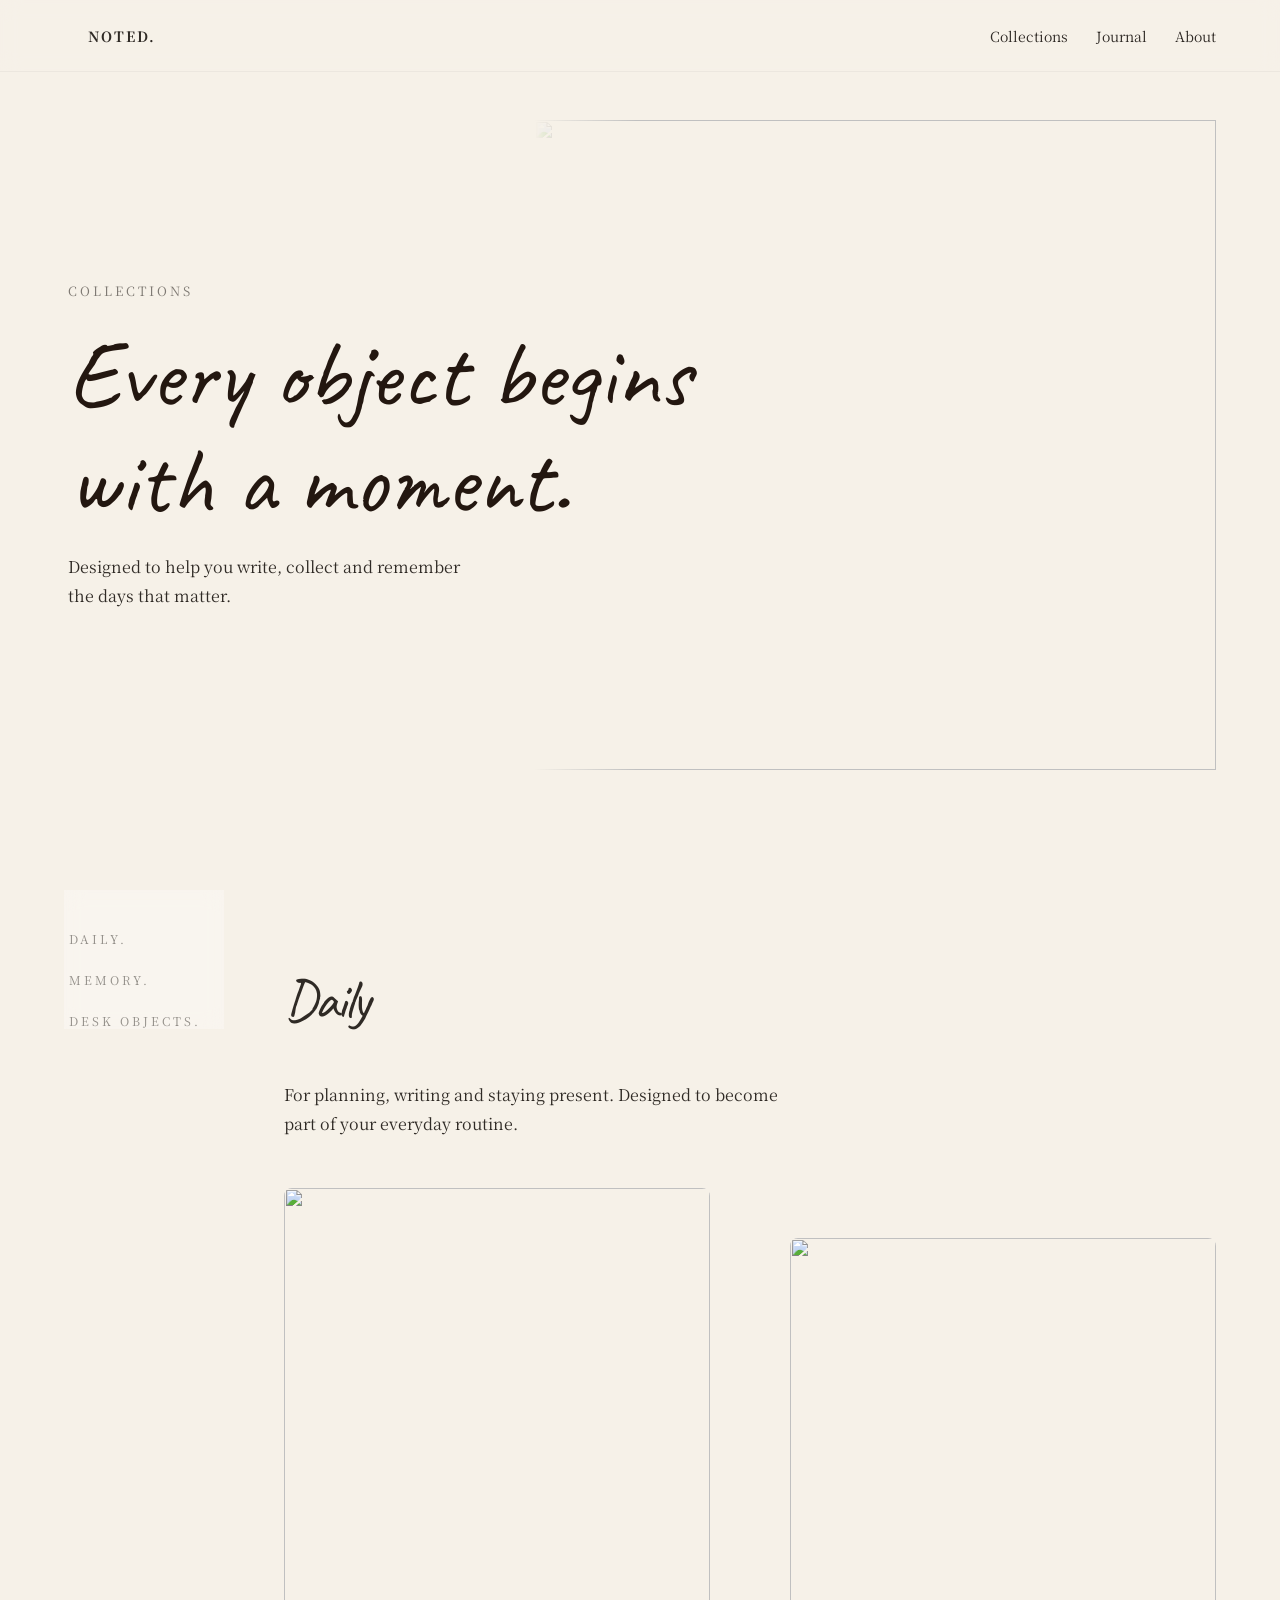
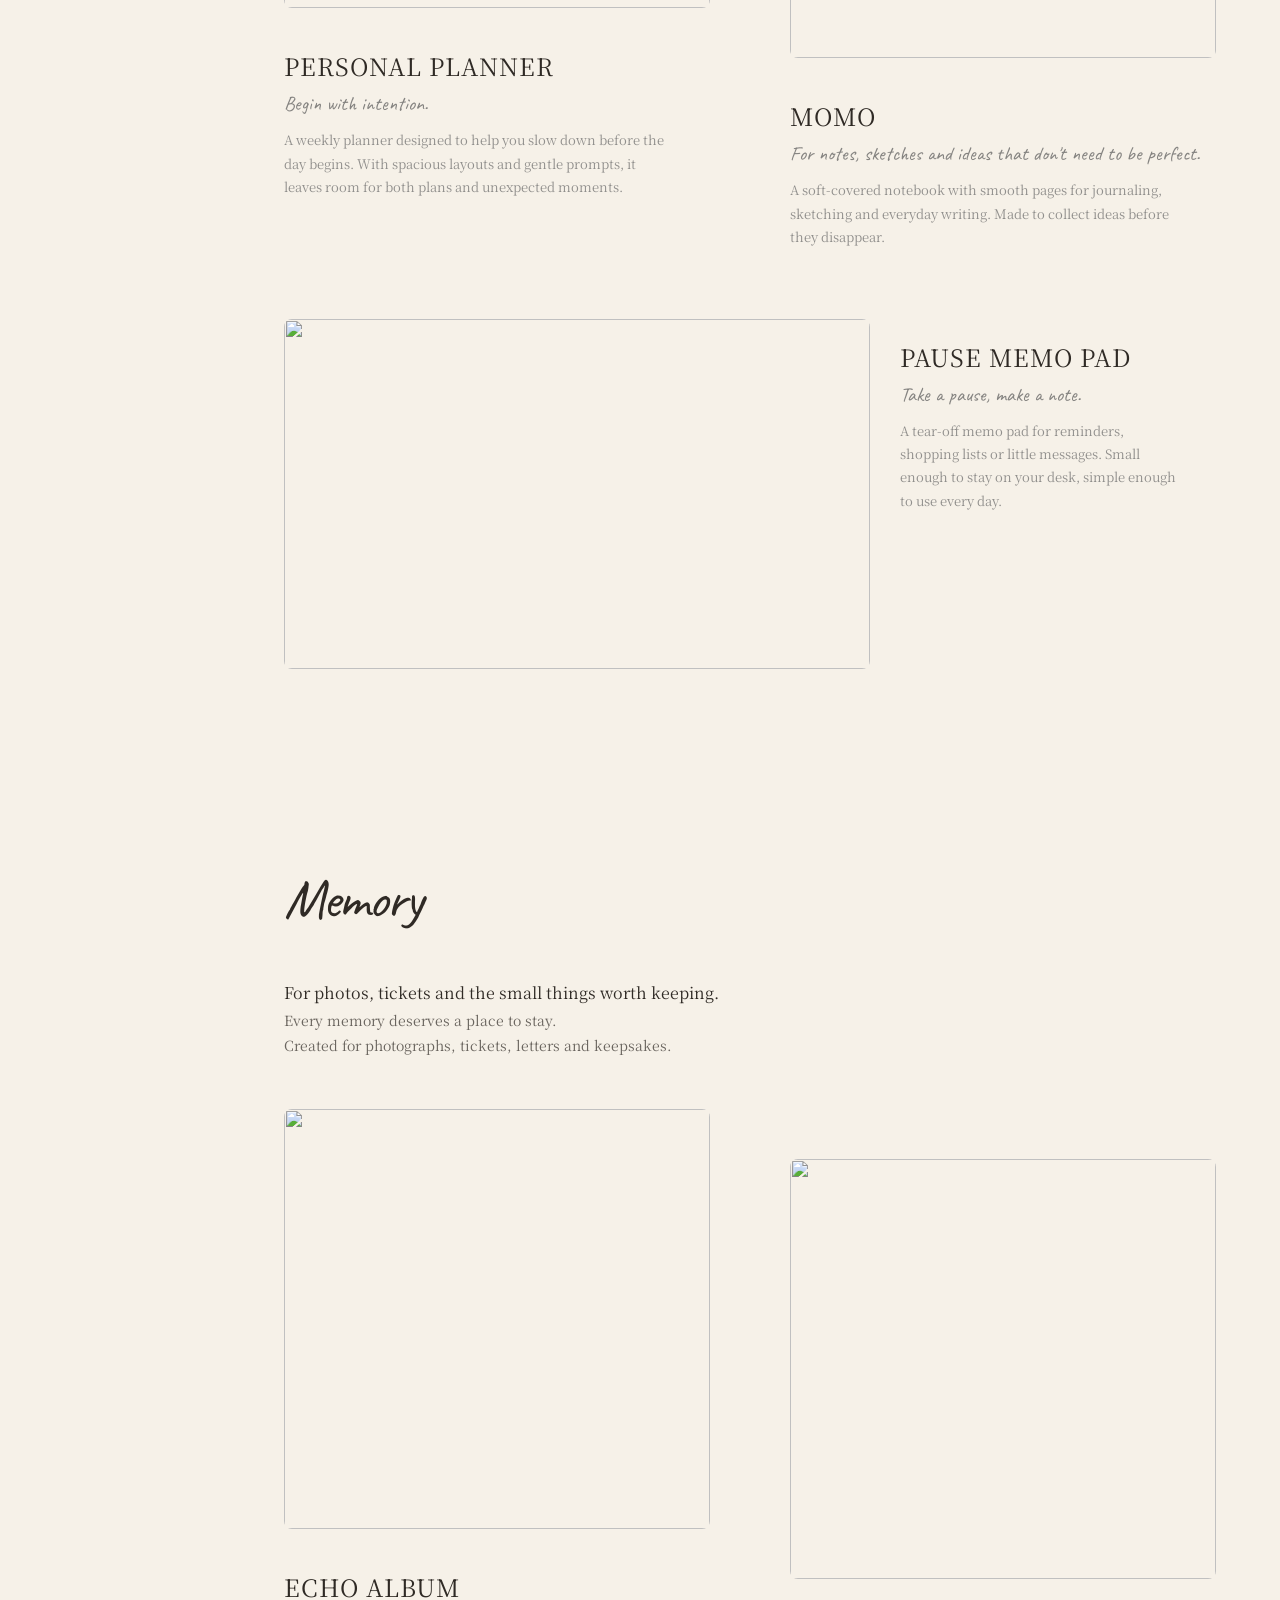
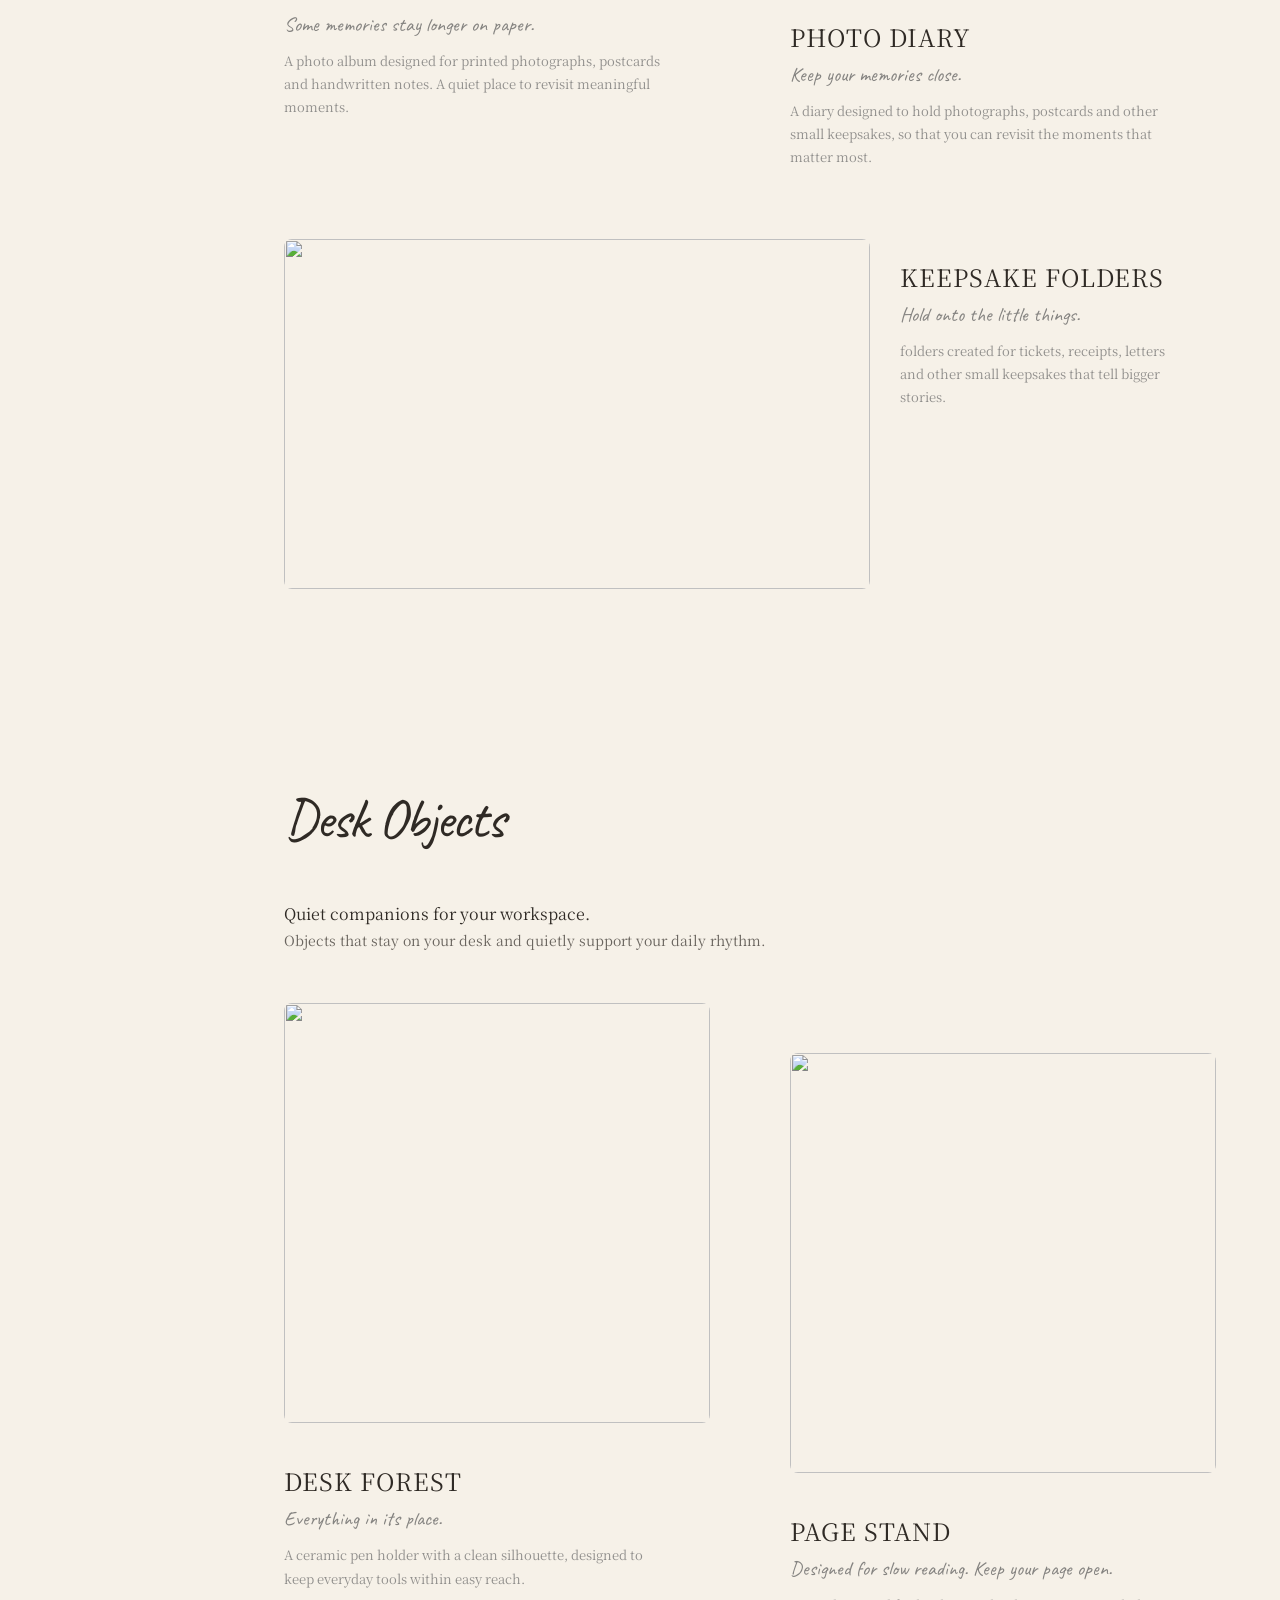
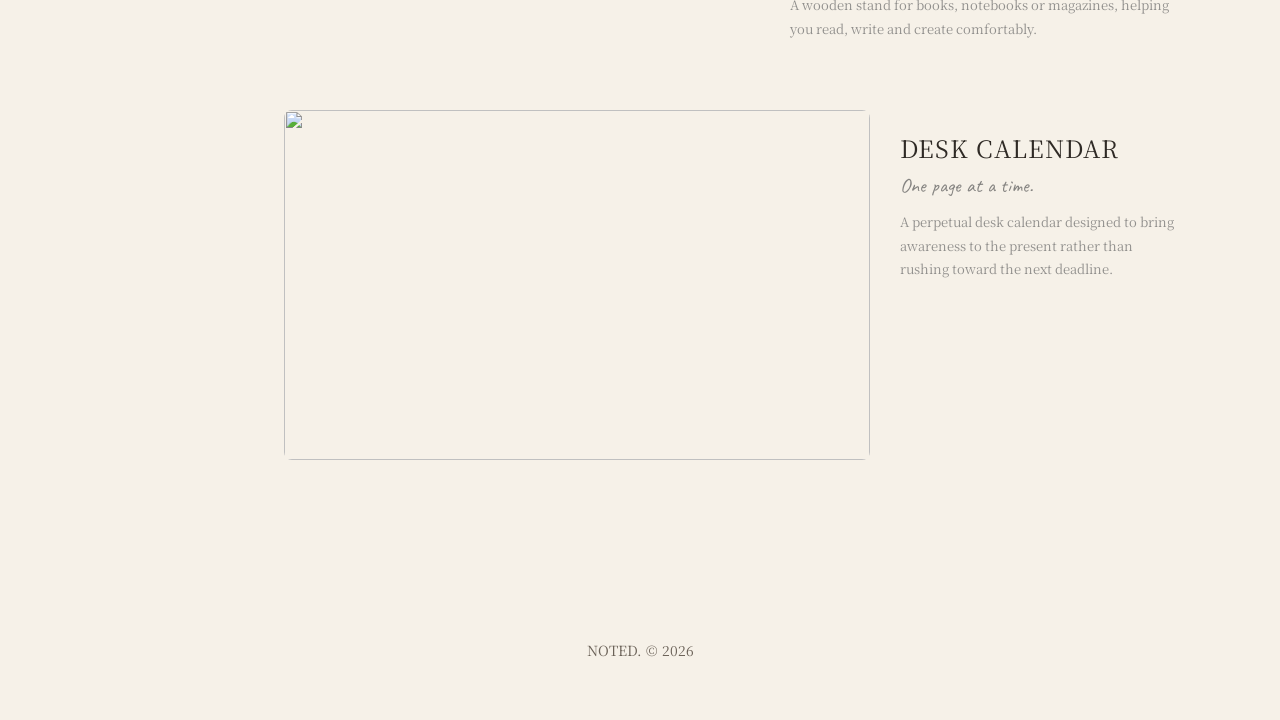
==== collections.html @ 016d589a "Add files via upload" ====
<!DOCTYPE html>
<html lang="en">

<head>
    <meta charset="UTF-8">
    <title>Collections | NOTED.</title>

    <link rel="stylesheet" href="style.css">
</head>

<body>

    <!-- NAV -->
    <header>

        <nav class="nav">

            <div class="nav-content">

                <div class="logo">
                    <a href="index.html">NOTED.</a>
                </div>

                <div class="menu">

                    <a href="collections.html">Collections</a>
                    <a href="journal.html">Journal</a>
                    <a href="about.html">About</a>

                </div>

            </div>

        </nav>

    </header>


    <!-- HERO -->


    <section class="collection-hero">

        <div class="collection-text">

            <p class="small-title">COLLECTIONS</p>

            <h1>
            <span class="write-css-span line-1">Every object begins</span><br>
            <span class="write-css-span line-2">with a moment.</span>
        </h1>

            <p>
                Designed to help you write,
                collect and remember
                the days that matter.
            </p>
        </div>

        <div class="collection-image">

            <img src="img/pic25.jpg" alt="">

        </div>

    </section>



    <div class="collections-container">

        <!-- 左侧：副导航 -->
        <aside class="side-collections-nav">
            <a href="#daily">Daily.</a>
            <a href="#memory">Memory.</a>
            <a href="#desk">Desk Objects.</a>
        </aside>

        <!-- 右侧：所有内容区域 -->
        <main class="collections-content">

            <!-- DAILY -->

            <section class="collection-section" id="daily">

                <div class="collection-info">

                    <h2>Daily</h2>

                    <p>

                        For planning, writing and staying present.

                        Designed to become part of your everyday routine.

                    </p>

                </div>

                <div class="product-grid">

                    <div class="product-card">

                        <img src="img/pic30.jpg">
                        <div class="product-text">

                            <h3>Personal Planner</h3>
                            <p class="tagline">Begin with intention.</p>
                            <p class="product-description">A weekly planner designed to help you slow down before the
                                day begins.
                                With spacious layouts and gentle prompts,
                                it leaves room for both plans and unexpected moments.</p>
                        </div>
                    </div>


                    <div class="product-card">

                        <img src="img/pic31.jpg">
                        <div class="product-text">

                            <h3>Momo</h3>
                            <p class="tagline">For notes, sketches and ideas that don't need to be perfect.</p>
                            <p class="product-description">A soft-covered notebook with smooth pages for journaling,
                                sketching and everyday writing.
                                Made to collect ideas before they disappear.</p>
                        </div>
                    </div>


                    <div class="product-card">

                        <img src="img/pic39.jpg">
                        <div class="product-text">

                            <h3>Pause Memo Pad</h3>
                            <p class="tagline">Take a pause, make a note.</p>
                            <p class="product-description">A tear-off memo pad for reminders, shopping lists or little
                                messages.
                                Small enough to stay on your desk, simple enough to use every day.</p>
                        </div>
                    </div>
                </div>

            </section>



            <!-- MEMORY -->

            <section class="collection-section" id="memory">

                <div class="collection-info">

                    <h2>Memory</h2>

                    <p>
                        For photos, tickets and the small things worth keeping.
                    </p>
                    <p style="opacity: 0.7; font-size: 14px;">
                        Every memory deserves a place to stay.<br>
                        Created for photographs,
                        tickets,
                        letters
                        and keepsakes.
                    </p>

                </div>


                <div class="product-grid">

                    <div class="product-card">

                        <img src="img/pic44.jpg">
                        <div class="product-text">
                            <h3>Echo Album</h3>
                            <p class="tagline">Some memories stay longer on paper.</p>
                            <p class="product-description">A photo album designed for printed photographs, postcards and
                                handwritten notes.
                                A quiet place to revisit meaningful moments.</p>

                        </div>
                    </div>


                    <div class="product-card">

                        <img src="img/journal.jpg">
                        <div class="product-text">

                            <h3>Photo Diary</h3>
                            <p class="tagline">Keep your memories close.</p>
                            <p class="product-description"> 
                                A diary designed to hold photographs, postcards and other small keepsakes, 
                                so that you can revisit the moments that matter most.
                            </p>
                        </div>

                    </div>


                    <div class="product-card">

                        <img src="img/pic42.jpg">
                        <div class="product-text">

                            <h3>Keepsake Folders</h3>
                            <p class="tagline">Hold onto the little things.</p>
                            <p class="product-description">folders created for tickets, receipts, letters
                                and other small keepsakes that tell bigger stories.</p>
                        </div>
                    </div>
                </div>
            </section>




            <!-- DESK -->

            <section class="collection-section" id="desk">

                <div class="collection-info">

                    <h2>Desk Objects</h2>
                    <p>
                        Quiet companions
                        for your workspace.
                    </p>
                    <p style="opacity: 0.7; font-size: 14px;">
                        Objects that stay on your desk and quietly support your daily rhythm.
                    </p>
                </div>


                <div class="product-grid">

                    <div class="product-card">

                        <img src="img/tray.jpg">

                        <div class="product-text">

                            <h3>Desk Forest</h3>
                            <p class="tagline">Everything in its place.</p>
                            <p class="product-description">A ceramic pen holder with a clean silhouette,
                                designed to keep everyday tools within easy reach.</p>

                        </div>

                    </div>


                    <div class="product-card">

                        <img src="img/bookstand.jpg">
                        <div class="product-text">

                            <h3>Page Stand</h3>
                            <p class="tagline">Designed for slow reading. Keep your page open.</p>
                            <p class="product-description">A wooden stand for books, notebooks or magazines, helping you
                                read,
                                write and create comfortably.</p>
                        </div>
                    </div>


                    <div class="product-card">

                        <img src="img/calendar.jpg">
                        <div class="product-text">

                            <h3>Desk Calendar</h3>
                            <p class="tagline">One page at a time.</p>
                            <p class="product-description">A perpetual desk calendar designed to bring awareness to the
                                present
                                rather than rushing toward the next deadline.</p>
                        </div>

                    </div>
                </div>

            </section>

        </main>
    </div>



        <footer>

            <p>NOTED. © 2026</p>

        </footer>

<script src="script.js"></script>
</body>

</html>
---- style.css ----
@import url('https://fonts.googleapis.com/css2?family=Caveat:wght@400..700&family=Cormorant+Garamond:ital,wght@0,300..700;1,300..700&family=Newsreader:ital,opsz,wght@0,6..72,200..800;1,6..72,200..800&family=Nothing+You+Could+Do&family=Noto+Serif+HK:wght@200..900&family=Quicksand:wght@300..700&display=swap');


* {
  box-sizing: border-box;
  margin: 0;
  padding: 0;
}

html,
body {
  background: #f6f1e8;
  font-family: "Noto Serif HK", serif;
  color: #2F2A25;
  width: 100%;
  margin: 0;
  padding: 0;
}


.container {
  max-width: 1200px;
  margin: 0 auto;
  padding: 0 24px;
}

.p {
  font-weight: 200;
}

/* nav */
.nav {
  position: fixed;
  top: 0;
  left: 0;
  width: 100vw;
  height: 72px;
  backdrop-filter: blur(10px);
  -webkit-backdrop-filter: blur(10px);
  background: rgba(246, 241, 232, 0.75);
  z-index: 100;
  border-bottom: 1px solid rgba(47, 42, 37, 0.05);
}

.nav-content {
  max-width: 1200px;
  height: 100%;
  margin: 0 auto;
  padding: 0 24px;

  display: flex;
  justify-content: space-between;
  align-items: center;
}

.logo {
  font-weight: bold;
  letter-spacing: 2px;
}

.nav a {
  margin-left: 24px;
  text-decoration: none;
  color: #2F2A25;
  font-size: 14px;
  transition: color 0.3s;
}

.nav a:hover {
  color: #C46A2B;
}

/* HERO */
.hero {
  min-height: 95vh;
  display: flex;
  align-items: center;
  justify-content: space-between;
  padding: 80px 0 60px 0;
  gap: 0;
  max-width: 1200px;
  margin: 0 auto;
}

.hero-text {
  flex: 1.4;
  max-width: 680px;
  z-index: 10;
  position: relative;
  left: 40px;
  margin-right: -100px;
  background: rgba(243, 238, 229, 0.85);
  backdrop-filter: blur(8px);
  -webkit-backdrop-filter: blur(8px);

  padding: 44px;
  border-radius: 4px;
  box-shadow: 10px 10px 30px rgba(0, 0, 0, 0.05);
  transform: rotate(1deg);
}

.hero-text h1 {
  font-weight: 540;
  font-size: 80px;
  line-height: 1.1;
  letter-spacing: -1px;
  margin-bottom: 20px;
  color: #4F6B5B;
  font-family: "Caveat", cursive;
}

.hero-text p {
  padding-top: 20px;
  color: #6B6258;
  font-size: 16px;
  line-height: 1.6;
  font-weight: 200;
}


.hero-image {
  flex: 3.5;
  position: relative;
  transform: rotate(-2deg);
  transition: transform 0.5s ease;
  left: 4%;
}

.hero-image.show:hover {
  transform: rotate(0deg) scale(1.02) !important;
}

.hero-image img {
  width: 100%;
  height: 680px;
  object-fit: cover;
  border-radius: 8px;
  box-shadow: 15px 25px 50px rgba(0, 0, 0, 0.08);

  mask-image: linear-gradient(to left, rgba(0, 0, 0, 1) 60%, rgba(0, 0, 0, 0) 100%);
  -webkit-mask-image: linear-gradient(to left, rgba(0, 0, 0, 1) 60%, rgba(0, 0, 0, 0) 100%);

}

button {
  font-size: 20px;
  margin-top: 28px;
  padding: 14px 28px;
  border: none;
  border-radius: 4px;
  background: #C46A2B;
  color: white;
  font-weight: 500;
  cursor: pointer;
  transition: all 0.4s cubic-bezier(0.25, 1, 0.5, 1);
  font-family: "Nothing You Could Do", cursive;
}

button:hover {
  transform: translateY(-4px);
  background: #4F6B5B;
  box-shadow: 0 10px 20px rgba(79, 107, 91, 0.2);
}

/* Section & Collections */
.section {
  padding: 100px 0;
  margin: 40px;
}

.section h2 {
  font-size: 28px;
  font-weight: 200;
  margin-bottom: 40px;
  text-align: center;
  font-size: 50px;
}

.grid {
  display: grid;
  grid-template-columns: repeat(3, 1fr);
  /* 3 列网格 */
  gap: 32px;
}

.card {
  background: #faf6ee;
  padding: 24px;
  border-radius: 8px;
  box-shadow: 0 4px 15px rgba(0, 0, 0, 0.02);
  transition: transform 0.4s cubic-bezier(0.25, 1, 0.5, 1), box-shadow 0.4s;
  text-align: center;
}

.card:nth-child(1) {
  transform: rotate(-1.5deg);
}

.card:nth-child(2) {
  transform: translateY(15px) rotate(1deg);
}

.card:nth-child(3) {
  transform: rotate(-0.5deg);
}

.card:hover {
  transform: translateY(-8px) scale(1.02) rotate(0deg) !important;
  box-shadow: 0 20px 40px rgba(0, 0, 0, 0.08);
}

.card .img {
  width: 100%;
  height: 300px;
  object-fit: cover;
  display: block;
  border-radius: 4px;
  transition: transform 0.4s ease;
  margin-bottom: 16px;
}

.card h3 {
  font-size: 35px;
  margin-bottom: 8px;
  font-weight: 300;
  color: #6B6258;
  font-family: "Caveat", cursive;

}

.card p {
  color: #6B6258;
  font-size: 14px;
  line-height: 1.5;
  font-weight: 200;
}


a {
  text-decoration: none;
  color: inherit;
}

/* FEATURE & JOURNAL */
.feature {
  display: flex;
  align-items: center;
  gap: 80px;
  padding: 100px 0;
  margin-bottom: 45px;
}

.feature-img {
  width: 50%;
  height: 450px;
  background: linear-gradient(135deg, #D6A84A, #C46A2B);
  border-radius: 6px;
  transform: rotate(2deg);
  transition: transform 0.5s cubic-bezier(0.25, 1, 0.5, 1), box-shadow 0.5s;
}

.feature-img:hover {
  transform: rotate(0deg) scale(1.04);
  box-shadow: 0 20px 40px rgba(0, 0, 0, 0.12);
}

.feature-text {
  width: 50%;
  font-weight: 200;
  font-size: 14px;
}

.feature-text h2 {
  font-size: 32px;
  font-weight: 400;
  margin-bottom: 16px;
  padding-bottom: 8px;
  border-bottom: 1px solid rgba(47, 42, 37, 0.1);
}

.journal {
  display: grid;
  grid-template-columns: repeat(3, 1fr);
  gap: 32px;
  margin-bottom: 60px;
  font-weight: 200;

}

.journal-item {
  overflow: hidden;
  border-radius: 4px;
  transition: transform 0.4s ease;
}

.journal-item:hover .thumb {
  transform: scale(1.06);
}

.journal-item:nth-child(1) {
  transform: rotate(-1deg);
}

.journal-item:nth-child(2) {
  transform: translateY(30px) rotate(1deg);
}

.journal-item:nth-child(3) {
  transform: translateY(-10px) rotate(-0.5deg);
}

.thumb {
  height: 200px;
  background: linear-gradient(135deg, #D6A84A, #6C8A8A);
  border-radius: 4px;
  margin-bottom: 12px;
  transition: transform 0.5s cubic-bezier(0.25, 1, 0.5, 1);
}



footer {
  text-align: center;
  padding: 60px 0;
  color: #6B6258;
  font-size: 14px;
}



.hero-text,
.hero-image,
.section,
.feature {
  opacity: 0;
  transition: opacity 1.2s cubic-bezier(0.25, 1, 0.5, 1),
    transform 1.2s cubic-bezier(0.25, 1, 0.5, 1);
}

.hero-text {
  transform: translateX(-60px) rotate(1deg);
}

.hero-image {
  transform: translateX(60px) rotate(-2deg);
}

.section,
.feature {
  transform: translateY(50px);
}


.hero-text.show {
  opacity: 1;
  transform: translateX(0) rotate(1deg);
}

.hero-image.show {
  opacity: 1;
  transform: translateX(0) rotate(-2deg);
}

.section.show,
.feature.show {
  opacity: 1;
  transform: translateY(0);
}






@media (max-width: 900px) {

  .grid,
  .journal {
    grid-template-columns: 1fr;
  }

  .feature {
    flex-direction: column;
    gap: 40px;
  }

  .feature-img,
  .feature-text {
    width: 100%;
  }

  .card .img {
    width: 70%;
    margin-left: auto;
    margin-right: auto;
  }
}



@media (max-width: 700px) {

  .nav {
    padding: 16px 24px;
  }

  .nav a {
    margin-left: 12px;
    font-size: 13px;
  }

  .hero {
    position: relative;
    height: 80vh;
    margin-top: 72px;
    padding: 0;
    overflow: hidden;
    display: flex;
    text-align: left;
  }

  .hero-image {
    top: 0;
    left: 20%;
    width: 100%;
    height: 90%;
    z-index: 1;
  }

  .hero-image img {
    width: 80%;
    height: 100% !important;
    object-fit: cover;
    border-radius: 0;

  }

  .hero-text {
    position: absolute;
    top: 30px;
    z-index: 2;
    background: none;
    backdrop-filter: none;
    box-shadow: none;
    padding: 0;
    max-width: 250px;
  }

  .hero-text h1 {
    font-size: 80px;
    margin: auto;
  }

  .hero-text p {
    padding-top: 0;
    margin-top: 10px;
    max-width: 190px;
    font-size: 12px;
  }

  .hero-text button {
    position: absolute;
    top: 55vh;
    transform: translateX(-50%);
    width: 200px;
    left: 35%;

  }


  .grid,
  .journal {
    grid-template-columns: 1fr;
    gap: 40px;
  }

  .card,
  .journal-item {
    transform: none !important;
  }

  .section {
    padding: 60px 0;
  }

  .hero-text.show {
    transform: rotate(-0.5deg) !important;
  }

  .hero-image.show {
    transform: none !important;
  }
}














/* ---------- collections ---------- */

html {
  scroll-behavior: smooth;
}


.collection-hero {
  display: flex;
  position: relative;
  align-items: center;
  justify-content: flex-end; 
  padding: 120px 0 120px 10%; 
  margin-left: 3%; 
  margin-right: 5%;
  overflow: visible;
}

.collection-text {
  flex: 0 0 45%; 
  z-index: 10;   
  margin-right: -15%;
  pointer-events: none; 
  transform: translateY(-70px); 

}

.collection-text h1 {
  font-size: 6rem;
  line-height: 1.1;
  margin: 20px 0;
  font-weight: 200;
  font-family: "Caveat", cursive;
  white-space: nowrap; 
  color: #231710;
}
.write-css-span {
  display: inline-block;
  clip-path: polygon(-20% 0, -20% 0, -20% 100%, -20% 100%);
  

  animation: writeReveal 1.8s cubic-bezier(0.4, 0, 0.2, 1) forwards;
}


.line-1 {
  animation-delay: 0.2s; 
}

.line-2 {
  animation-delay: 1.0s; 
}

@keyframes writeReveal {
  0% {
    clip-path: polygon(-20% 0, -20% 0, -40% 100%, -40% 100%);
  }
  100% {
    clip-path: polygon(-20% 0, 130% 0, 110% 100%, -40% 100%);
  }
}

              

.collection-text p {
  max-width: 400px;
  line-height: 1.8;
}

.small-title {
  letter-spacing: 3px;
  font-size: 0.8rem;
  opacity: .6;
}

.collection-image {
  flex: 0 0 65%; 
  z-index: 1;
  font-size: 0; 
  mask-image: linear-gradient(to left, rgba(0, 0, 0, 1) 85%, rgba(0, 0, 0, 0) 100%);
  -webkit-mask-image: linear-gradient(to left, rgba(0, 0, 0, 1) 85%, rgba(0, 0, 0, 0) 100%);

}

.collection-image img {
  width: 100%;
  height: 650px; 
  object-fit: cover;
  border-radius: 0;
}




.collection-section {
  padding: 120px 10%;
}

.collection-info {
  margin-bottom: 50px;

  max-width: 500px;
  line-height: 1.8;
}
.collection-info h2 {
  font-family: "Caveat", cursive;
  font-size: 4rem;
}



.collection-intro p {
  max-width: 400px;
  opacity: 0.7;
}

.collection-intro h2,
.collection-section h2 {
  font-size: 3.5rem;
  font-weight: 300;
  letter-spacing: -2px;
  margin-bottom: 30px;
}

.collections-container {
  display: flex;
  max-width: 1400px; 
  margin: 0 auto;
  padding: 0 5%;
  position: relative;
}

.side-collections-nav {
  position: -webkit-sticky;
  position: sticky;
  top: 120px;         
  height: fit-content; 
  width: 160px;        
  display: flex;
  flex-direction: column; 
  gap: 24px;          
  padding: 40px 0 0 5px;
  text-align: left;
  background: rgba(255, 255, 255, 0.3);
  backdrop-filter: blur(10px);
}

.side-collections-nav a {
  text-decoration: none;
  color: #2F2A25;
  font-size: 12px;
  letter-spacing: 3px;
  font-weight: 400;
  transition: all 0.3s ease;
  position: relative;
  opacity: 0.5;
  text-transform: uppercase;
}

.side-collections-nav a:hover {
  opacity: 1;
  padding-left: 5px; 
}

.collections-content {
  flex: 1;
  padding-left: 60px; 
}

.collection-section {
  padding: 60px 0 120px 0; 
}



.product-grid {
  display: grid;
  grid-template-columns: repeat(2, 1fr);
  gap: 120px 80px;
  align-items: start;
}

.product-card {
  display: flex;
  flex-direction: column;
  gap: 20px;
  margin-bottom: 0;
  align-items: flex-start;
  transition: transform 0.4s ease;
}

.product-card img,
.product-card .product-text {
  width: 100%;
}

.product-grid .product-card:nth-child(even) {
  transform: translateY(50px);
}


.product-grid .product-card:nth-child(3) {
  grid-column: span 2;
  flex-direction: row;
  gap: 30px;
}

.product-grid .product-card:nth-child(3) img {
  width: 100%;
  /* 图片占大头 */
  height: 350px;
}

.product-grid .product-card:nth-child(3) .product-text {
  width: 54%;
}



.product-card img {
  object-fit: cover;
}



.product-card:hover {
  transform: scale(0.98);
}



.product-card img {

  width: 100%;
  height: 420px;
  object-fit: cover;
  border-radius: 8px;
  transition: .5s;
}

.product-card img:hover {
  transform: scale(1.07);
}



.product-card p {
  opacity: .7;

}

.product-card h3 {
  font-size: 24px;
  font-weight: 400;
  text-transform: none;
  letter-spacing: -0.5px;
  margin-top: 20px;
  margin-bottom: 8px;
  letter-spacing: 1px;
  text-transform: uppercase;
}

.product-card .tagline {
  font-family:"Caveat", cursive;
  opacity: 0.7;
  color: #555;
  margin-bottom: 12px;
  font-size: 20px;
}

.product-card .product-description {
  font-size: 13px;
  line-height: 1.8;
  color: #666;
  max-width: 90%;
}

.collection-text, .collection-image, .collection-section, .collection-info {
  opacity: 0;
  transition: opacity 1.2s cubic-bezier(0.25, 1, 0.5, 1),
    transform 1.2s cubic-bezier(0.25, 1, 0.5, 1);
}

.collection-text {
  transform: translateX(-60px);
}

.collection-image {
  transform: translateX(60px);
}


.collection-text.show, .collection-image.show, .collection-section.show , .collection-info.show {
  opacity: 1;
   transform: translateX(0);
}
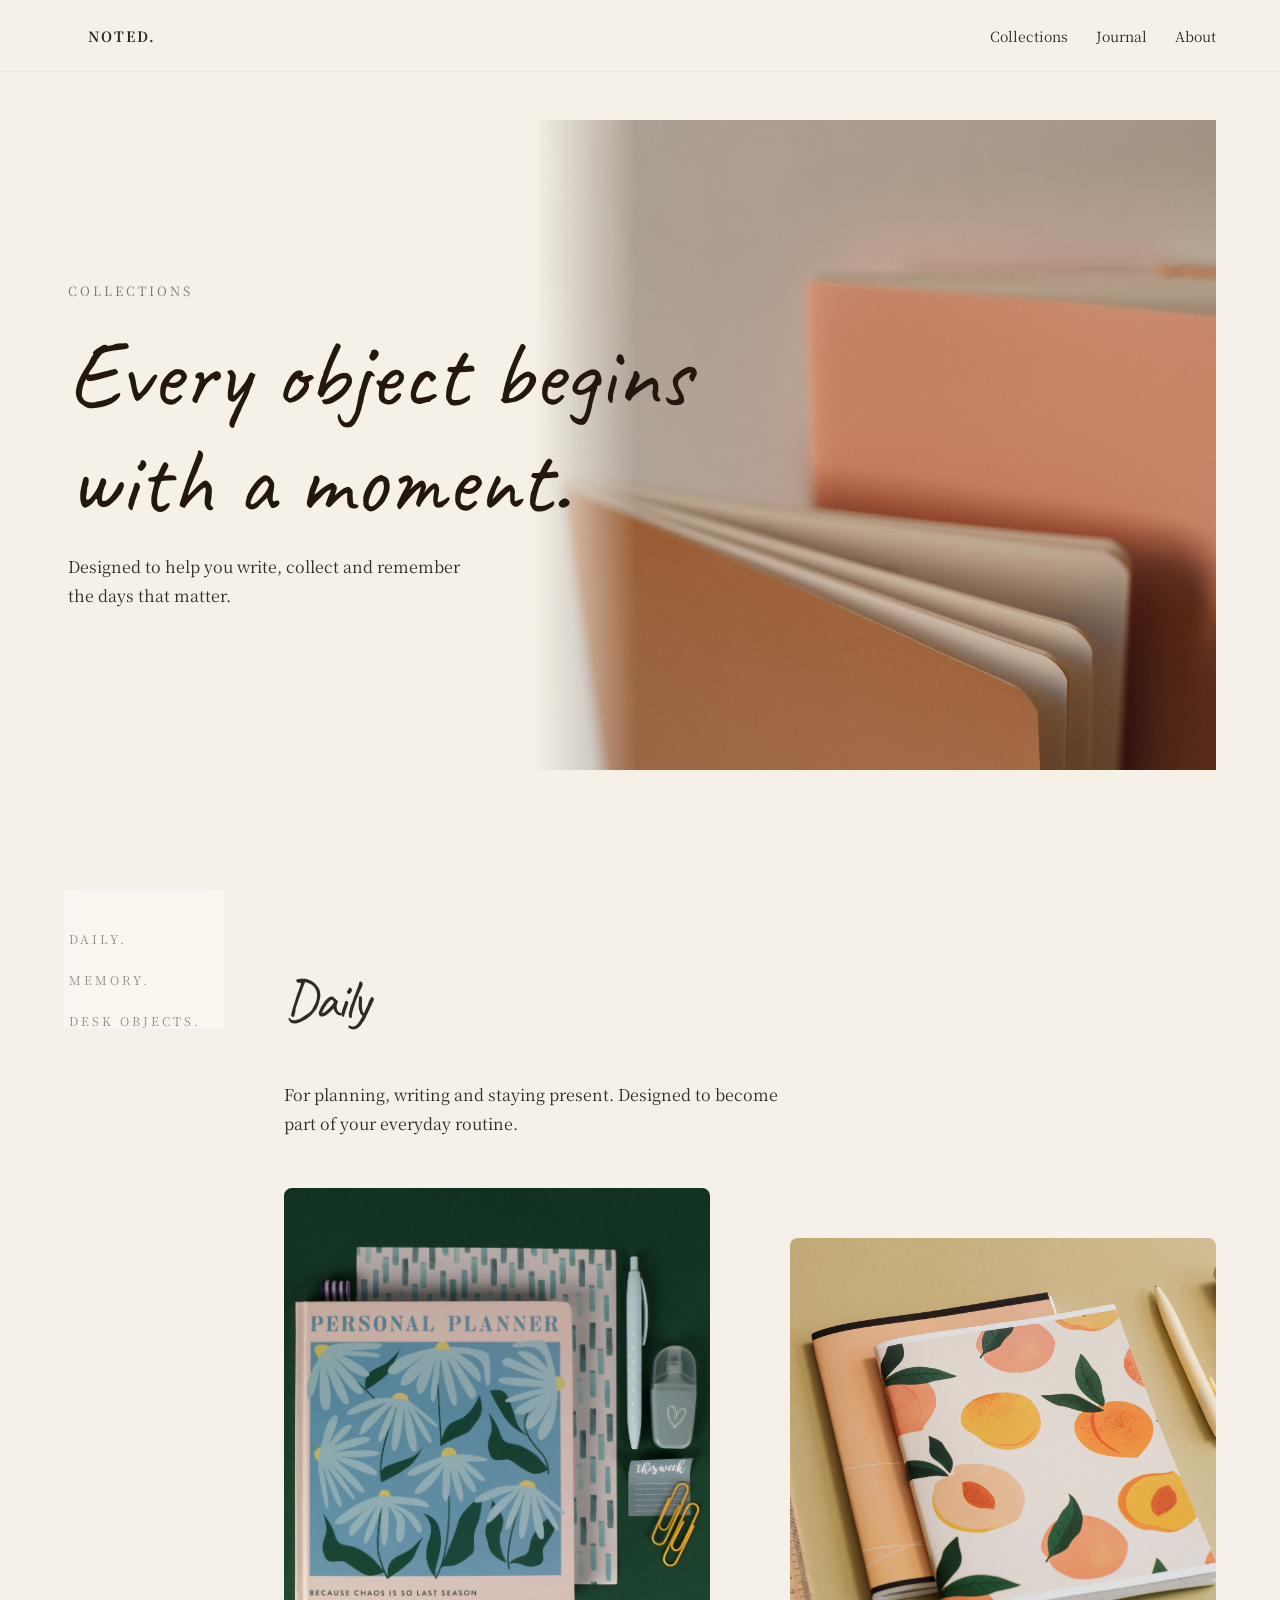
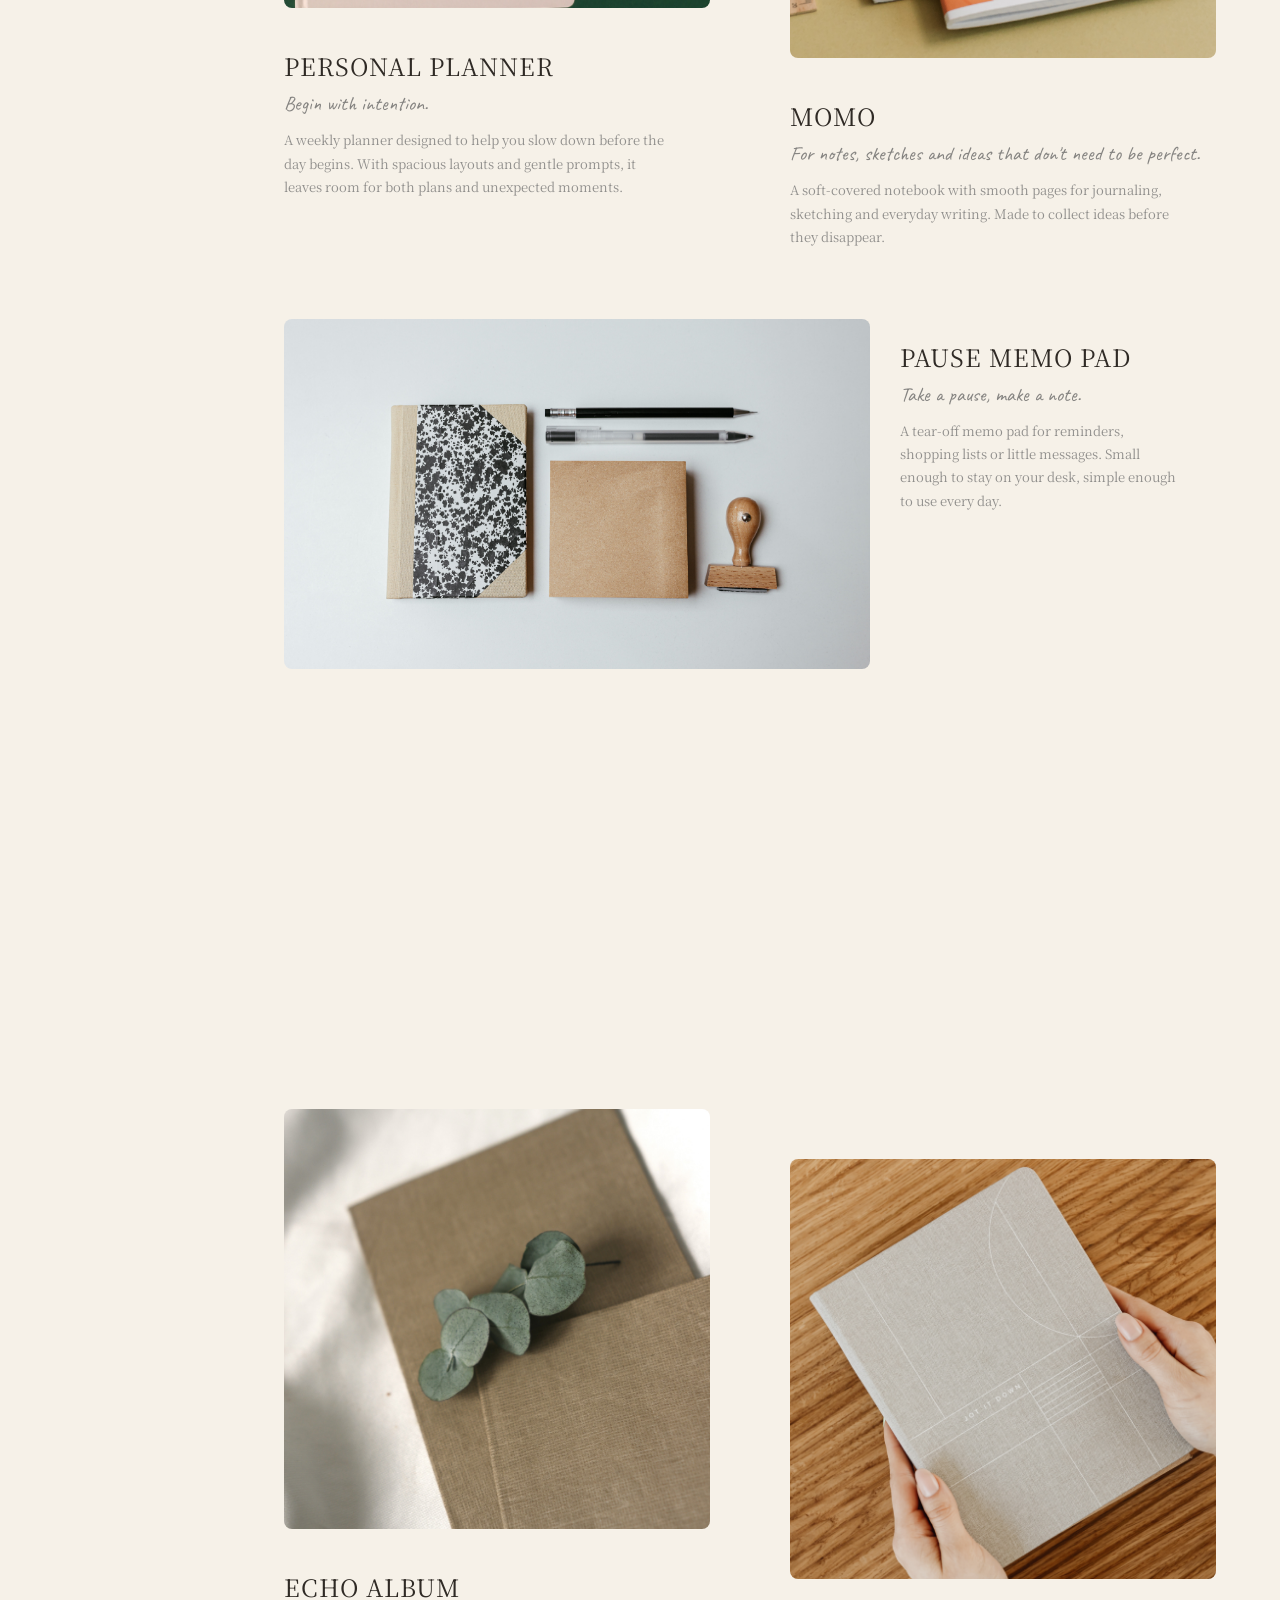
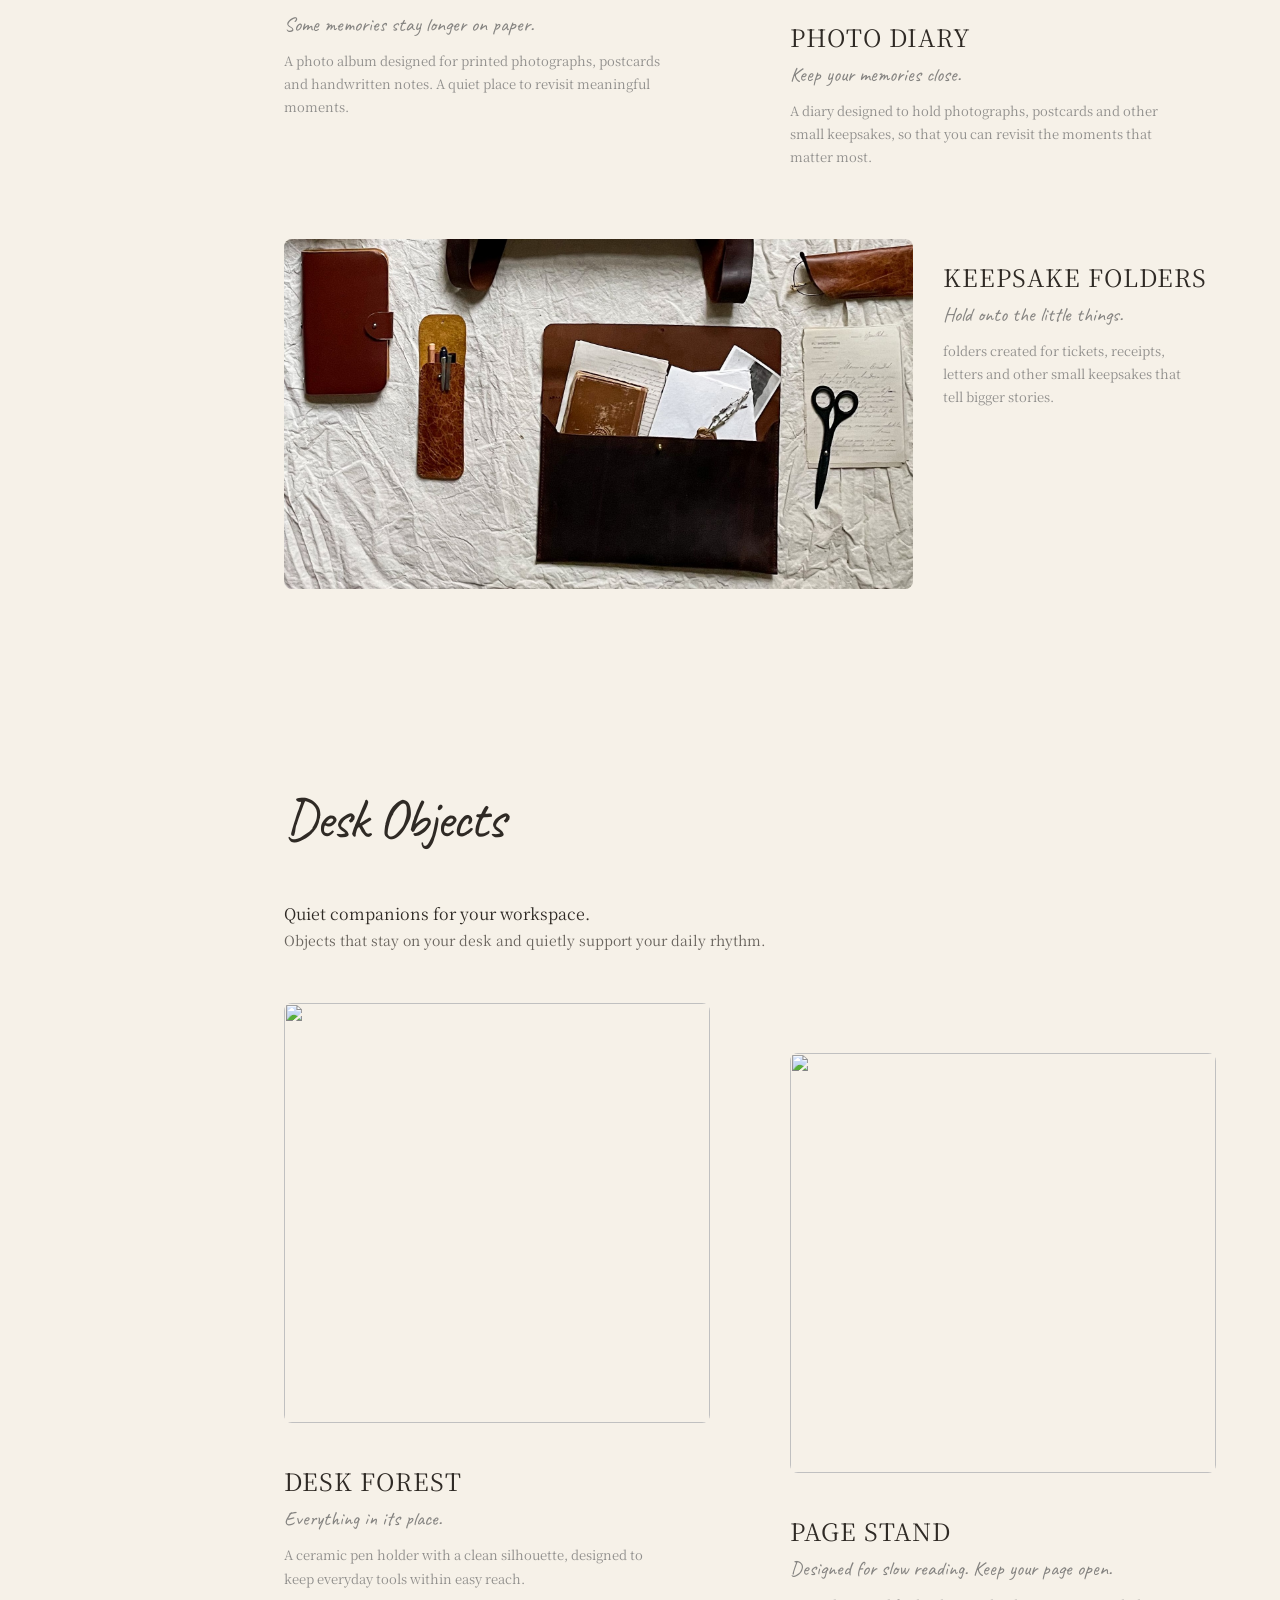
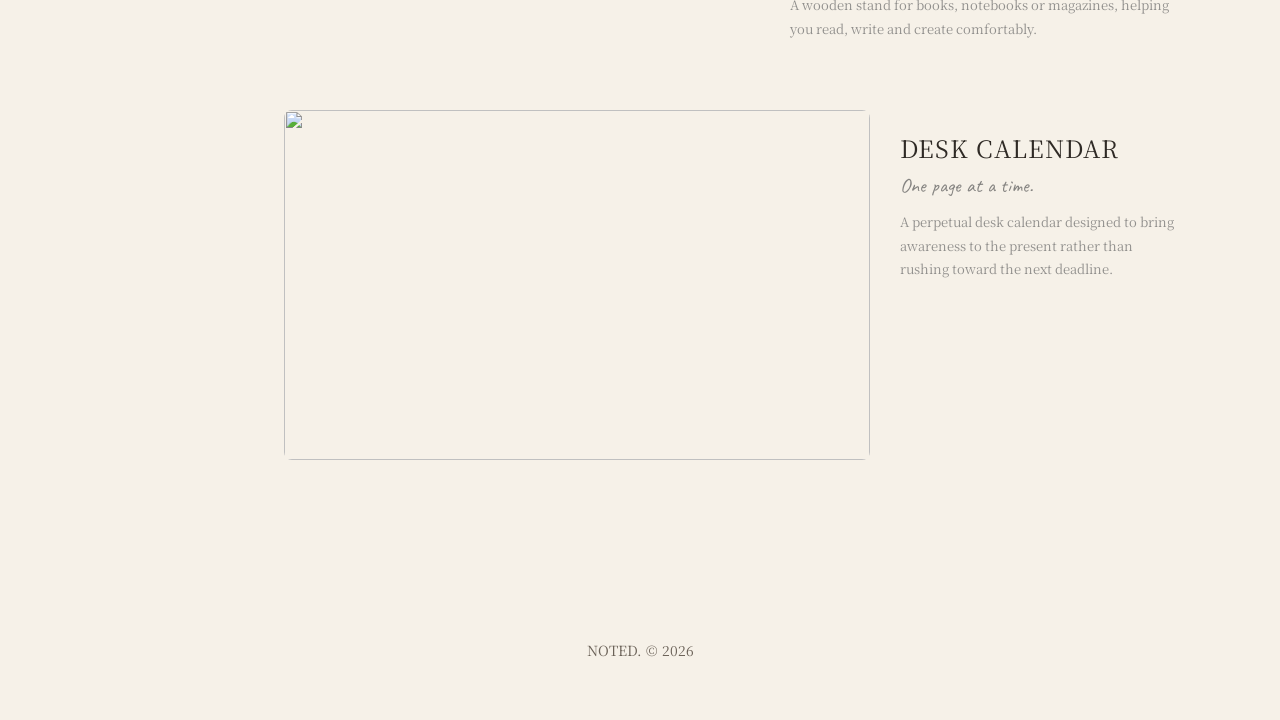
==== commit 0e3c5ea2: "Add viewport meta tag for responsive design" ====
--- a/collections.html
+++ b/collections.html
@@ -4,8 +4,8 @@
 <head>
     <meta charset="UTF-8">
     <title>Collections | NOTED.</title>
-
     <link rel="stylesheet" href="style.css">
+    <meta name="viewport" content="width=device-width, initial-scale=1.0">
 </head>
 
 <body>
@@ -297,4 +297,4 @@
 <script src="script.js"></script>
 </body>
 
-</html>+</html>
--- a/style.css
+++ b/style.css
@@ -802,3 +802,134 @@
    transform: translateX(0);
 }
 
+
+
+@media (max-width: 700px) {
+  
+ 
+  .collection-hero {
+    flex-direction: column-reverse; 
+    padding: 40px 24px;
+    margin: 0;
+    justify-content: center;
+  }
+
+  .collection-text {
+    flex: none;
+    width: 100%;
+    margin-right: 0;
+    transform: none;
+    text-align: center;
+    pointer-events: auto;
+    padding-top: 30px;
+  }
+
+  .collection-text h1 {
+    font-size: 3.5rem;
+    white-space: normal; 
+  }
+
+  .collection-text p {
+    max-width: 100%;
+    margin: 0 auto;
+    font-size: 12px;
+  }
+
+  .collection-image {
+    flex: none;
+    width: 100%;
+    mask-image: none;
+    -webkit-mask-image: none;
+  }
+
+  .collection-image img {
+    height: 350px;
+    border-radius: 8px;
+  }
+
+
+  .collections-container {
+    flex-direction: column;
+    padding: 0 24px;
+  }
+
+
+  .side-collections-nav {
+    position: -webkit-sticky;
+    position: sticky;
+    top: 72px;         
+    left: 0;
+    width: 100vw;       
+    margin-left: -24px; 
+    margin-right: -24px;
+    padding: 16px 24px; 
+    
+    display: flex;
+    flex-direction: row; 
+    overflow-x: auto;   
+    white-space: nowrap;
+    gap: 20px;
+    background: rgba(246, 241, 232, 0.96); 
+    backdrop-filter: blur(10px);
+    -webkit-backdrop-filter: blur(10px);
+    
+    border-bottom: 1px solid rgba(47, 42, 37, 0.08);
+    z-index: 90;       
+    margin-bottom: 30px;
+  }
+  
+  .side-collections-nav::-webkit-scrollbar {
+    display: none;
+  }
+
+  .collections-content {
+    padding-left: 0; 
+  }
+
+  .collection-section {
+    padding: 40px 0;
+  }
+
+  .collection-info h2 {
+    font-size: 3rem;
+    text-align: center;
+  }
+  
+  .collection-info {
+    text-align: center;
+    margin-bottom: 30px;
+  }
+
+  .product-grid {
+    grid-template-columns: 1fr;
+    gap: 40px;
+  }
+
+  .product-grid .product-card:nth-child(even) {
+    transform: none;
+  }
+
+  .product-grid .product-card:nth-child(3) {
+    grid-column: span 1;
+    flex-direction: column;
+    gap: 20px;
+  }
+
+  .product-grid .product-card:nth-child(3) img,
+  .product-grid .product-card:nth-child(3) .product-text {
+    width: 100%;
+  }
+
+  .product-card img {
+    height: 320px;
+  }
+  
+  .product-card img:hover {
+    transform: none; 
+  }
+
+  .collection-text, 
+  .collection-image {
+    transform: none !important;
+  }
+}
